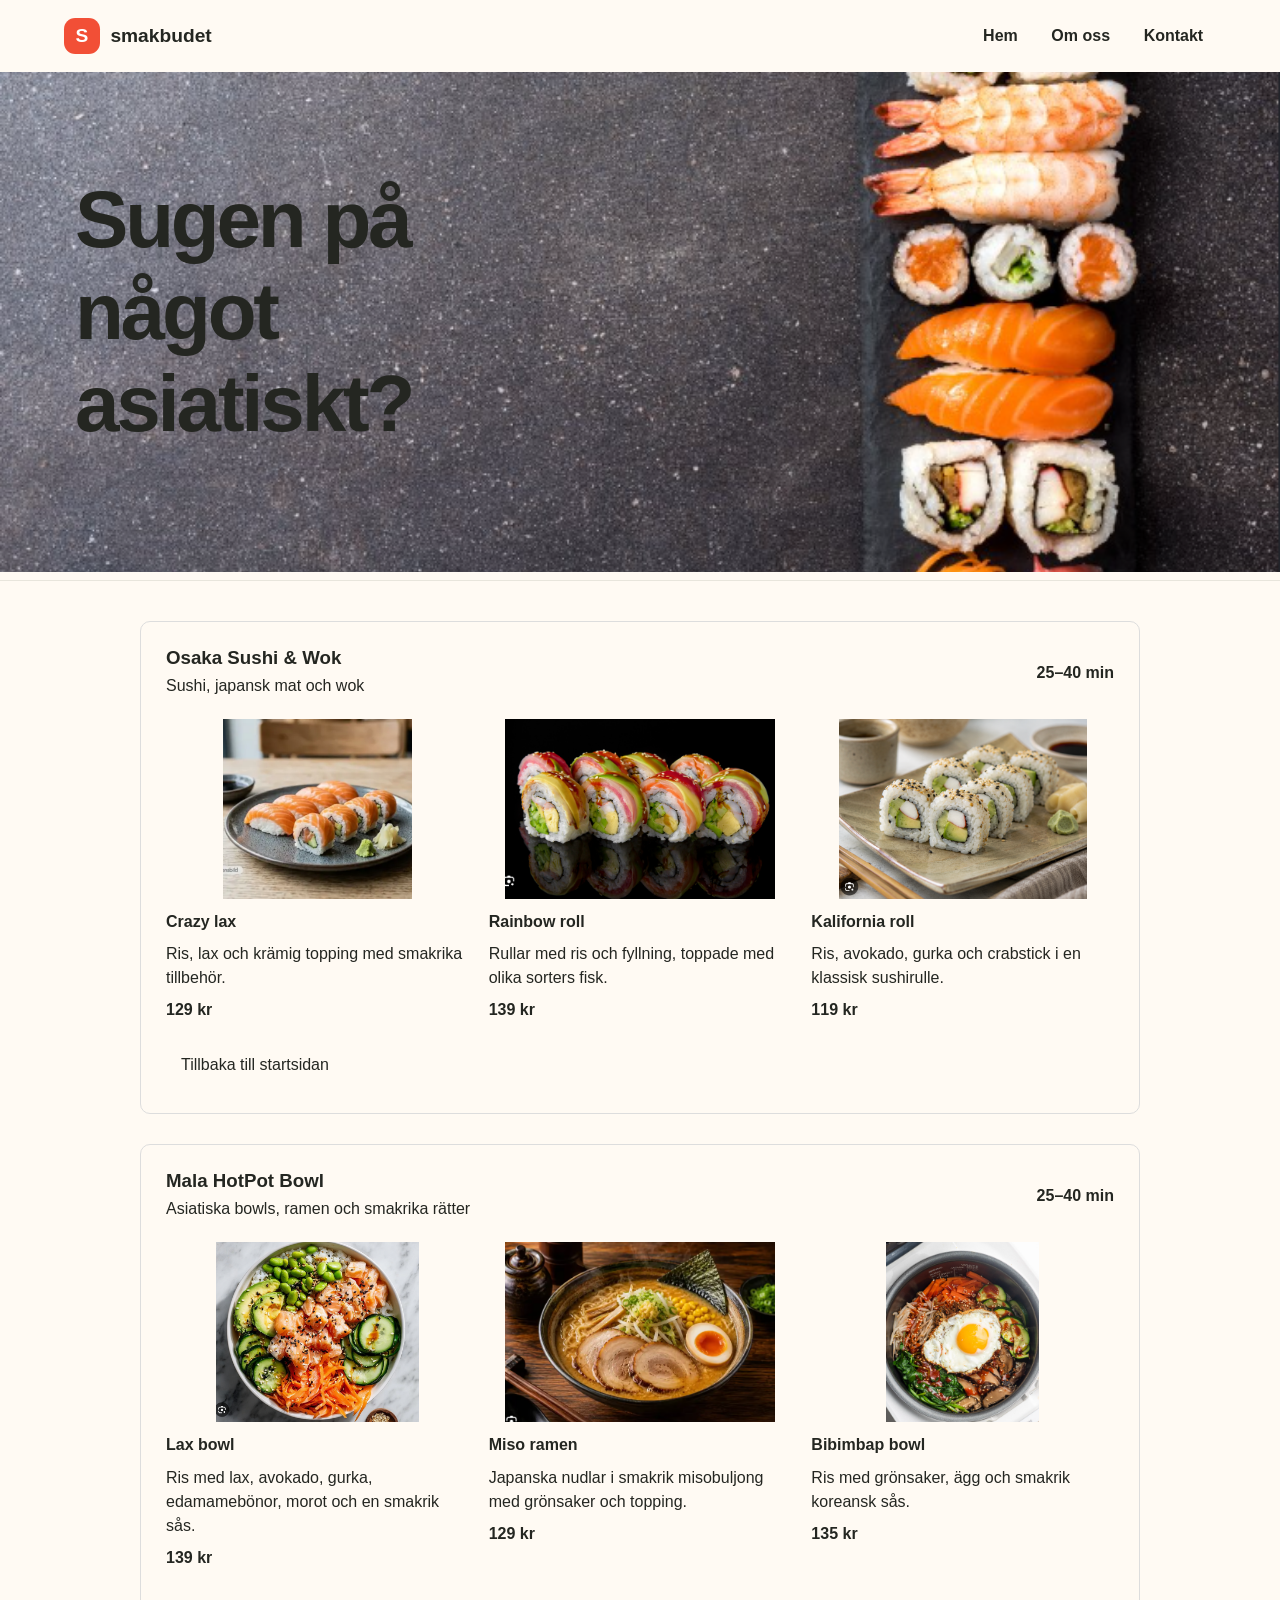
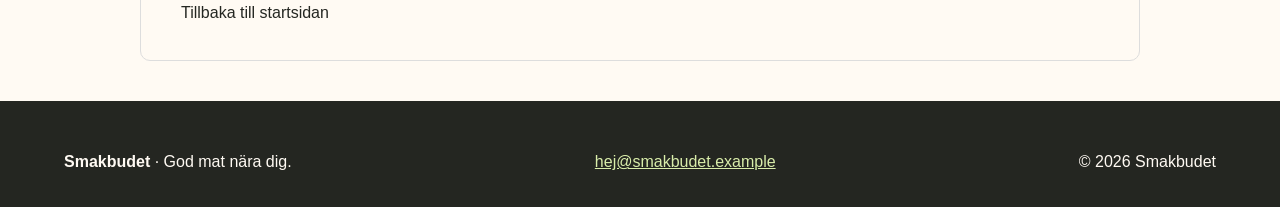
==== asian.html @ f23a8628 "Om-oss och lite ändringar" ====
<!DOCTYPE html>
<html lang="en">
<head>
    <meta charset="UTF-8">
    <meta name="viewport" content="width=device-width, initial-scale=1.0">
    <title>Asiatiskt</title>
    <link rel="stylesheet" href="css/restaurants.css"/>
</head>
<body>
    <a class="skip-link" href="#main-content">Hoppa till innehållet</a>

    <header class="site-header">
    
        <div class="container nav-shell">
            
            <a class="brand" href="#top" aria-label="Smakbudet, till startsidan">
                
                <span class="brand-mark" aria-hidden="true">S</span>
                <span>smakbudet</span>
            </a>
            
            <button class="menu-toggle" type="button" aria-label="Öppna meny" aria-expanded="false" aria-controls="site-navigation">
                <span></span><span></span><span></span>
            </button>
            
            <nav class="site-nav" id="site-navigation" aria-label="Huvudmeny">
                <a href="index.html">Hem</a>
                <a href="#om-oss">Om oss</a>
                <a href="kontakt.html">Kontakt</a>
            </nav>
        </div>

        <img src="Images/sushi.png" alt="Asiatiska restauranger" width="500" style="margin-right: 500px;">
        <h1>Sugen på något asiatiskt?</h1>
    </header>


<section class="restaurants">

    <div class="restaurants-container">

     <!-- Osaka Sushi & Wok -->
    <div class="restaurant-box">

        <div class="restaurant-header">
            <div>
                <h3>Osaka Sushi & Wok</h3>
                <p>Sushi, japansk mat och wok</p>
            </div>

            <p class="delivery-time">
                25–40 min
            </p>
        </div>

        <div class="dishes-container">

            <!-- Crazy lax -->
            <div class="dish">
                <img src="Images/crazyLax.png" alt="Crazy lax">
                <div class="dish-info">
                    <h4>Crazy lax</h4>
                    <p>Ris, lax och krämig topping med smakrika tillbehör.</p>
                    <p class="price">129 kr</p>
                </div>
            </div>

            <!-- Rainbow roll -->
            <div class="dish">
                <img src="Images/rainbowRoll.png" alt="Rainbow roll">
                <div class="dish-info">
                    <h4>Rainbow roll</h4>
                    <p>Rullar med ris och fyllning, toppade med olika sorters fisk.</p>
                    <p class="price">139 kr</p>
                </div>
            </div>

            <!-- Kalifornia roll -->
            <div class="dish">
                <img src="Images/kaliforniaRoll.png" alt="Kalifornia roll">
                <div class="dish-info">
                    <h4>Kalifornia roll</h4>
                    <p>Ris, avokado, gurka och crabstick i en klassisk sushirulle.</p>
                    <p class="price">119 kr</p>
                </div>
            </div>

        </div>

        <a class="hem-link" href="index.html">Tillbaka till startsidan</a>

    </div>

    <!-- Mala HotPot Bowl -->
<div class="restaurant-box">

    <div class="restaurant-header">
        <div>
            <h3>Mala HotPot Bowl</h3>
            <p>Asiatiska bowls, ramen och smakrika rätter</p>
        </div>

        <p class="delivery-time">
            25–40 min
        </p>
    </div>

    <div class="dishes-container">

        <!-- Lax bowl -->
        <div class="dish">
            <img src="Images/laxBowl.png" alt="Lax bowl">
            <div class="dish-info">
                <h4>Lax bowl</h4>
                <p>Ris med lax, avokado, gurka, edamamebönor, morot och en smakrik sås.</p>
                <p class="price">139 kr</p>
            </div>
        </div>

        <!-- Miso ramen -->
        <div class="dish">
            <img src="Images/misoRamen.png" alt="Miso ramen">
            <div class="dish-info">
                <h4>Miso ramen</h4>
                <p>Japanska nudlar i smakrik misobuljong med grönsaker och topping.</p>
                <p class="price">129 kr</p>
            </div>
        </div>

        <!-- Bibimbap bowl -->
        <div class="dish">
            <img src="Images/bibimbapBowl.png" alt="Bibimbap bowl">
            <div class="dish-info">
                <h4>Bibimbap bowl</h4>
                <p>Ris med grönsaker, ägg och smakrik koreansk sås.</p>
                <p class="price">135 kr</p>
            </div>
        </div>

    </div>

    <a class="hem-link" href="index.html">Tillbaka till startsidan</a>

</div>

</section>

    <footer class="site-footer" id="kontakt">
        <div class="container site-footer-inner">
            <p><strong>Smakbudet</strong> · God mat nära dig.</p>
            <p><a href="mailto:hej@smakbudet.example">hej@smakbudet.example</a></p>
            <p>&copy; 2026 Smakbudet</p>
        </div>
    </footer>

    <!-- JavaScript öppnar och stänger mobilmenyn och håller tillgänglighetsstatusen uppdaterad. -->
    <script>
        // Hämtar menyknappen och navigationen så att skriptet kan ändra deras tillstånd.
        const menuButton = document.querySelector(".menu-toggle");
        const navigation = document.querySelector("#site-navigation");

        // Klick på knappen växlar menyn och uppdaterar ARIA-informationen.
        menuButton.addEventListener("click", () => {
            // Läs om menyn redan är öppen innan vi byter tillstånd.
            const isExpanded = menuButton.getAttribute("aria-expanded") === "true";
            menuButton.setAttribute("aria-expanded", String(!isExpanded));
            menuButton.setAttribute("aria-label", isExpanded ? "Öppna meny" : "Stäng meny");
            navigation.classList.toggle("is-open", !isExpanded);
        });

        // När en menyankarlänk väljs stängs menyn efter navigeringen till avsnittet.
        navigation.addEventListener("click", (event) => {
            // Kontrollera att klicket skedde på en länk eller ett element inuti en länk.
            if (event.target.closest("a")) {
                menuButton.setAttribute("aria-expanded", "false");
                menuButton.setAttribute("aria-label", "Öppna meny");
                navigation.classList.remove("is-open");
            }
        });
    </script>
</body>
</html>
---- css/restaurants.css ----
/* Globala designvärden samlas här så färger och avstånd kan ändras på ett ställe. */
:root {
    color-scheme: light dark;
    --color-page: #fffaf3;
    --color-surface: #ffffff;
    --color-ink: #242621;
    --color-muted: #686b62;
    --color-brand: #f24f36;
    --color-brand-dark: #d93d29;
    --color-accent: #b8d96b;
    --color-line: #e8e5dc;
    --space: 1rem;
    --content-width: 72rem;
    --radius: 1rem;
    font-family: "DM Sans", sans-serif;
}

/* Gör så att padding och kantlinjer räknas in i elementens angivna bredd. */
*,
*::before,
*::after {
    box-sizing: border-box;
}

/* Gör att interna länkar rullar mjukt till sina avsnitt. */
html {
    scroll-behavior: smooth;
}

/* Grundutseende för hela sidan: nollställ marginal och använd temats färger. */
body {
    margin: 0;
    background: var(--color-page);
    color: var(--color-ink);
    line-height: 1.6;
}

/* Länkar ärver textfärgen tills en särskild regel ger dem en annan färg. */
a {
    color: inherit;
}

/* Tydlig kontur visar vilket interaktivt element som har tangentbordsfokus. */
a:focus-visible,
button:focus-visible,
input:focus-visible {
    outline: 3px solid #197c67;
    outline-offset: 3px;
}

/* Hoppa-länken ligger utanför skärmen tills användaren når den med tangentbordet. */
.skip-link {
    position: absolute;
    z-index: 5;
    top: 0.5rem;
    left: 0.5rem;
    padding: 0.7rem 1rem;
    transform: translateY(-160%);
    background: var(--color-ink);
    color: var(--color-surface);
}

/* Flyttar fram hoppa-länken när den får fokus så den går att aktivera. */
.skip-link:focus {
    transform: translateY(0);
}

/* Begränsar innehållets maxbredd och lämnar marginal på små skärmar. */
.container {
    width: min(100% - 2rem, var(--content-width));
    margin-inline: auto;
}

/* Döljer etiketten visuellt men behåller den tillgänglig för skärmläsare. */
.visually-hidden {
    position: absolute;
    width: 1px;
    height: 1px;
    padding: 0;
    margin: -1px;
    overflow: hidden;
    clip: rect(0, 0, 0, 0);
    white-space: nowrap;
    border: 0;
}

/* Sidhuvudet ligger överst och får en diskret avdelande kantlinje. */
.site-header {
    position: relative;
    z-index: 2;
    background: var(--color-page);
    border-bottom: 1px solid var(--color-line);
}

header img {
    padding: 0;
    width: 100%;
    height: 500px;
    object-fit: cover;
    object-position: center;
}

header h1 {
    margin-top: 0;
    position: absolute;
    left: 75px;
    TOP: 30%;
}

header h1 {
    font-family: "Manrope", sans-serif;
    line-height: 1.15;
}

header h1 {
    max-width: 11ch;
    margin-bottom: 1rem;
    font-size: clamp(2.6rem, 8vw, 5rem);
    letter-spacing: -0.04em;
}
/* Dessa delar använder Flexbox för att placera sina barn bredvid varandra. */
.nav-shell,
.site-nav,
.brand,
.hero-actions,
.section-heading,
.card-meta,
.site-footer-inner {
    display: flex;
    align-items: center;
}

/* Navigationens yttre rad får radbrytas så mobilmenyn kan ta en egen rad. */
.nav-shell {
    flex-wrap: wrap;
    min-height: 4.5rem;
    justify-content: space-between;
    gap: var(--space);
}

/* Varumärket visas som en klickbar logotyp med symbol och namn. */
.brand {
    gap: 0.65rem;
    color: var(--color-ink);
    font-family: "Manrope", sans-serif;
    font-size: 1.2rem;
    font-weight: 800;
    text-decoration: none;
}

/* Den färgade bokstavsytan utgör den enkla logotypsymbolen. */
.brand-mark {
    display: grid;
    width: 2.25rem;
    aspect-ratio: 1;
    place-items: center;
    border-radius: 0.7rem;
    background: var(--color-brand);
    color: white;
    font-size: 1.2rem;
}

/* Mobilens menyknapp har en fast tryckyta och centrerar de tre strecken. */
.menu-toggle {
    display: inline-grid;
    width: 2.75rem;
    aspect-ratio: 1;
    place-content: center;
    gap: 0.3rem;
    border: 1px solid var(--color-line);
    border-radius: 0.7rem;
    background: var(--color-surface);
    color: var(--color-ink);
    cursor: pointer;
}

/* Varje span blir ett av de tre dekorativa strecken i menyikonen. */
.menu-toggle span {
    width: 1.15rem;
    height: 2px;
    background: currentColor;
}

/* På mobil är navigationen dold tills knappen lägger till klassen is-open. */
.site-nav {
    position: static;
    display: none;
    align-items: stretch;
    flex-direction: column;
    flex-basis: 100%;
    gap: 0.2rem;
    padding: 0.75rem 1rem 1rem;
    border-bottom: 1px solid var(--color-line);
    background: var(--color-page);
}

/* Klassen sätts av JavaScript när användaren öppnar mobilmenyn. */
.site-nav.is-open {
    display: flex;
}

/* Menylänkar får en stor klickyta och tydlig textvikt. */
.site-nav a {
    padding: 0.7rem 0.5rem;
    border-radius: 0.45rem;
    font-weight: 600;
    text-decoration: none;
}

/* Hover visar visuellt vilken menylänk pekaren är över. */
.site-nav a:hover {
    background: var(--color-line);
}

/* Kampanjytan kombinerar matfoto och färgöverlägg så texten förblir läsbar. */
.hero {
    padding-block: clamp(3.5rem, 9vw, 7rem);
    overflow: hidden;
    background-color: #f6e9d4;
    background-image: linear-gradient(90deg, rgb(246 233 212 / 96%) 0%, rgb(246 233 212 / 88%) 46%, rgb(246 233 212 / 12%) 100%), url("https://images.unsplash.com/photo-1547592180-85f173990554?auto=format&fit=crop&w=1800&q=85");
    background-position: center, 70% 52%;
    background-size: cover;
    animation: hero-arrive 700ms ease-out both;
}

/* Begränsar textkolumnen så rubrik och ingress inte blir för breda. */
.hero-content {
    max-width: 40rem;
}

/* Små versala etiketter ger sammanhang före avsnittens större rubriker. */
.eyebrow {
    margin: 0 0 0.75rem;
    color: #4c6a29;
    font-size: 0.78rem;
    font-weight: 800;
    letter-spacing: 0.08em;
    text-transform: uppercase;
}

/* Tar bort övre standardmarginal och ger rubriker ett gemensamt typsnitt. */
h1,
h2,
h3,
p {
    margin-top: 10;
}

h1,
h2,
h3 {
    font-family: "Manrope", sans-serif;
    line-height: 1.15;
}

/* Huvudrubriken får responsiv storlek och en begränsad radlängd. */
h1 {
    max-width: 11ch;
    margin-bottom: 1rem;
    font-size: clamp(2.6rem, 8vw, 5rem);
    letter-spacing: -0.04em;
}

/* Ingressen under huvudrubriken får lugnare färg och behaglig bredd. */
.hero-copy {
    max-width: 34rem;
    margin-bottom: 1.5rem;
    color: #45483e;
    font-size: 1.1rem;
}

/* Håller sökfält och eventuell åtgärd samlade; på mobil staplas de. */
.hero-actions {
    align-items: stretch;
    flex-direction: column;
    gap: 0.7rem;
    max-width: 24rem;
}

/* Adressformuläret ramar in inmatningsfält och sökknapp som en enhet. */
.address-form {
    display: flex;
    min-width: 0;
    padding: 0.35rem;
    border: 1px solid #d6d0c3;
    border-radius: 0.75rem;
    background: white;
}

/* Fältet får växa inom formuläret utan att trycka ut knappen. */
.address-form input {
    width: 100%;
    min-width: 0;
    padding: 0.55rem;
    border: 0;
    background: transparent;
    color: #242621;
    font: inherit;
}

/* Gemensamt utseende för åtgärdsknappen, med tillräcklig höjd och kontrast. */
.button {
    display: inline-flex;
    min-height: 2.9rem;
    align-items: center;
    justify-content: center;
    padding: 0.65rem 1rem;
    border: 0;
    border-radius: 0.65rem;
    background: var(--color-brand);
    color: white;
    font: inherit;
    font-weight: 700;
    text-decoration: none;
    transition: background-color 160ms ease, transform 160ms ease;
    cursor: pointer;
}

/* En liten rörelse och färgändring ger återkoppling vid pekarinteraktion. */
.button:hover {
    transform: translateY(-2px);
    background: var(--color-brand-dark);
}

/* Hindrar knappen från att krympa när textfältet får mer plats. */
.address-form .button {
    flex: 0 0 auto;
}

/* Ger innehållssektionerna responsivt vertikalt mellanrum. */
.section {
    padding-block: clamp(3rem, 7vw, 5rem);
}

/* Rubrik och länk ställs mot varandra i sektionens introduktionsrad. */
.section-heading {
    align-items: end;
    justify-content: space-between;
    gap: var(--space);
    margin-bottom: 1.5rem;
}

/* Storlek och mellanrum för rubriker i sektionernas introduktionsrad. */
.section-heading h2 {
    margin-bottom: 0.3rem;
    font-size: clamp(1.7rem, 4vw, 2.5rem);
    letter-spacing: -0.03em;
}

/* Beskrivande text i rubrikraden får en dämpad färg. */
.section-heading p {
    margin-bottom: 0;
    color: var(--color-muted);
}

/* Länken till restaurangförslag får tydlig färg och understrykning. */
.text-link {
    flex: 0 0 auto;
    color: var(--color-brand-dark);
    font-weight: 700;
    text-decoration-thickness: 2px;
    text-underline-offset: 0.2em;
}


/* Inre marginal håller text och metadata borta från kortets kanter. */
.card-content {
    padding: 1rem;
}

/* Restaurangnamnet är kortets tredje rubriknivå. */
.card-content h3 {
    margin-bottom: 0.35rem;
    font-size: 1.15rem;
}

/* Kökstyp och kategori presenteras som sekundär information. */
.card-content p {
    margin-bottom: 0.85rem;
    color: var(--color-muted);
    font-size: 0.92rem;
}

/* Betyg och uppskattad leveranstid placeras i varsin ände av raden. */
.card-meta {
    justify-content: space-between;
    gap: 0.5rem;
    color: var(--color-muted);
    font-size: 0.85rem;
}


/* Sektionen */
.restaurants {
    text-align: center;
}

.restaurants-container {
    display: flex;
    flex-wrap: wrap;
    justify-content: center;
    margin: 30px;
    gap: 10px;
}

.restaurant-box {
    width: 90%;
    max-width: 1000px;
    margin: 10px auto;
    box-sizing: border-box;
    padding: 25px;
    border: 1px solid #ddd;
    border-radius: 10px;
    display: flex;
    flex-direction: column;
    gap: 20px;
    text-align: left;
}

/* Restaurangnamn och leveranstid */
.restaurant-header {
    display: flex;
    justify-content: space-between;
    align-items: center;
    gap: 15px;
}

.restaurant-header h3 {
    margin: 0 0 5px;
}

.restaurant-header p {
    margin: 0;
}

.delivery-time {
    white-space: nowrap;
    font-weight: bold;
}

/* De tre maträtterna bredvid varandra */
.dishes-container {
    display: flex;
    flex-direction: row;
    gap: 20px;
}

/* Varje maträtt */
.dish {
    flex: 1;
    min-width: 0;
    display: flex;
    flex-direction: column;
    gap: 10px;
}

/* Matbilder */
.dish img {
    width: 100%;
    height: 180px;
    object-fit: cover;
    object-fit: contain;
    border-radius: 10px;
    /* border-radius: 10px; */
}

.dish img:hover {
    transform: scale(2.00); /* zoom in när muspekaren är på*/
}

/* Information om maträtterna */
.dish-info {
    display: flex;
    flex-direction: column;
    gap: 8px;
}

.dish-info h4 {
    margin: 0;
}

.dish-info p {
    margin: 0;
    line-height: 1.5;
}

/* Pris */
.price {
    font-weight: bold;
}

/* Tillbaka-länk */
.hem-link {
    align-self: flex-start;
    text-decoration: none;
    padding: 10px 15px;
    border-radius: 6px;
}

/* Mobilanpassning */
@media (max-width: 600px) {
    .dishes-container {
        flex-direction: column;
    }

    .dish img {
        height: 220px;
    }

    .restaurant-box {
        width: 100%;
        box-sizing: border-box;
    }

    .restaurant-header {
        align-items: flex-start;
    }
}

/* Sidfoten använder en mörk kontrastyta för kontakt- och företagsinformation. */
.site-footer {
    padding-block: 2rem;
    background: #242621;
    color: #fffaf3;
}

/* Footerinnehållet staplas på mobil och placeras på rad när utrymmet räcker. */
.site-footer-inner {
    align-items: flex-start;
    flex-direction: column;
    justify-content: space-between;
    gap: 0.5rem;
}

/* Tar bort onödigt standardmellanrum under varje rad i sidfoten. */
.site-footer p {
    margin-bottom: 0;
}

/* Ger e-postlänken en ljus färg med kontrast mot den mörka sidfoten. */
.site-footer a {
    color: #d9edaa;
}

/* Mellanstora skärmar får två kortkolumner och mer horisontell layout. */
@media (min-width: 40rem) {
    .hero-actions {
        flex-direction: row;
        max-width: 34rem;
    }

    .address-form {
        flex: 1;
    }

    .site-footer-inner {
        align-items: center;
        flex-direction: row;
    }
}

/* Breda skärmar visar horisontell navigation och fyra restaurangkolumner. */
@media (min-width: 56rem) {
    .nav-shell {
        flex-wrap: nowrap;
    }

    .menu-toggle {
        display: none;
    }

    .site-nav,
    .site-nav.is-open {
        position: static;
        display: flex;
        align-items: center;
        flex-direction: row;
        flex-basis: auto;
        gap: 0.5rem;
        padding: 0;
        border: 0;
    }

    .site-nav a {
        padding: 0.65rem 0.8rem;
    }

}

/* Anpassar färgvariabler och bildöverlägg efter användarens mörka systemtema. */
@media (prefers-color-scheme: dark) {
    :root {
        --color-page: #1d211c;
        --color-surface: #292e27;
        --color-ink: #f6f4eb;
        --color-muted: #c1c4b9;
        --color-brand: #ff765f;
        --color-brand-dark: #ff927f;
        --color-accent: #a7c95e;
        --color-line: #41463e;
    }

    .hero {
        background-image: linear-gradient(90deg, rgb(29 33 28 / 96%) 0%, rgb(29 33 28 / 87%) 46%, rgb(29 33 28 / 20%) 100%), url("https://images.unsplash.com/photo-1547592180-85f173990554?auto=format&fit=crop&w=1800&q=85");
    }

    .hero-copy {
        color: #e3e2d9;
    }

    .eyebrow {
        color: #d2ed9a;
    }

    .address-form {
        border-color: #55594f;
        background: #fff;
    }

    .text-link,
    .site-footer a {
        color: #d2ed9a;
    }
}

/* Respekterar inställningen för minskad rörelse genom att nästan ta bort animationer. */
@media (prefers-reduced-motion: reduce) {
    *,
    *::before,
    *::after {
        scroll-behavior: auto !important;
        animation-duration: 0.01ms !important;
        animation-iteration-count: 1 !important;
        transition-duration: 0.01ms !important;
    }
}
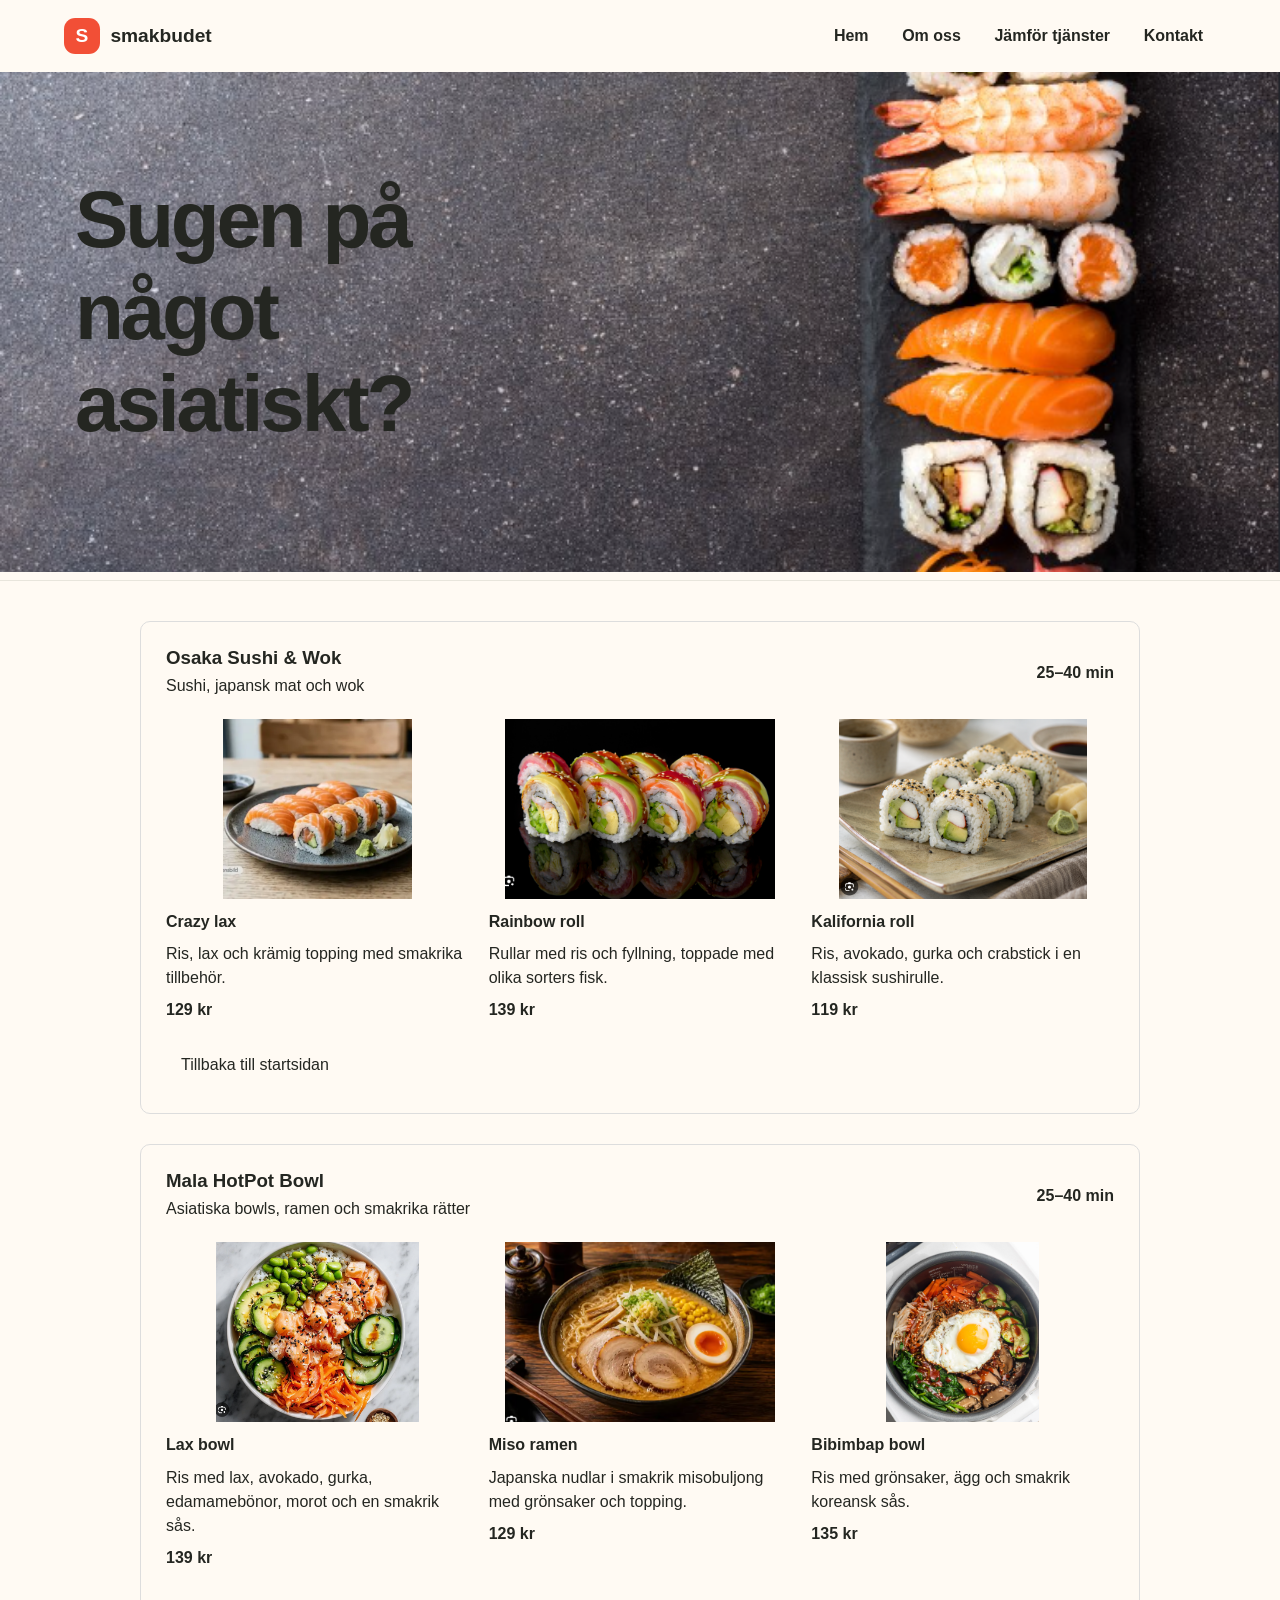
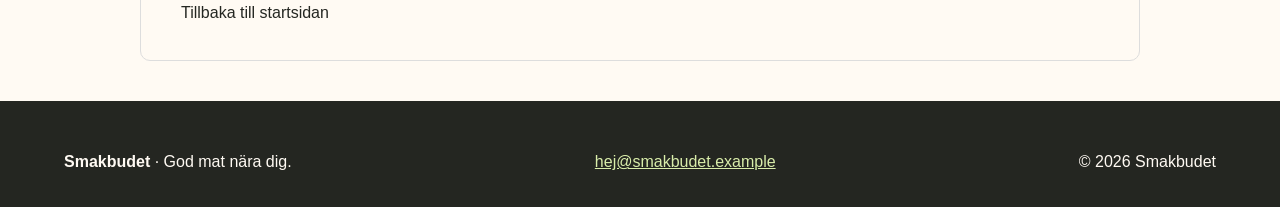
==== commit 65294649: "Slutliga ändringar" ====
--- a/asian.html
+++ b/asian.html
@@ -25,7 +25,8 @@
             
             <nav class="site-nav" id="site-navigation" aria-label="Huvudmeny">
                 <a href="index.html">Hem</a>
-                <a href="#om-oss">Om oss</a>
+                <a href="omOss.html">Om oss</a>
+                <a href="jamforelse.html">Jämför tjänster</a>
                 <a href="kontakt.html">Kontakt</a>
             </nav>
         </div>
@@ -35,7 +36,7 @@
     </header>
 
 
-<section class="restaurants">
+<section class="restaurants" id="main-content" tabindex="-1">
 
     <div class="restaurants-container">
 
--- a/css/restaurants.css
+++ b/css/restaurants.css
@@ -71,19 +71,6 @@
     margin-inline: auto;
 }
 
-/* Döljer etiketten visuellt men behåller den tillgänglig för skärmläsare. */
-.visually-hidden {
-    position: absolute;
-    width: 1px;
-    height: 1px;
-    padding: 0;
-    margin: -1px;
-    overflow: hidden;
-    clip: rect(0, 0, 0, 0);
-    white-space: nowrap;
-    border: 0;
-}
-
 /* Sidhuvudet ligger överst och får en diskret avdelande kantlinje. */
 .site-header {
     position: relative;
@@ -118,6 +105,12 @@
     font-size: clamp(2.6rem, 8vw, 5rem);
     letter-spacing: -0.04em;
 }
+
+h3 {
+    font-family: "Manrope", sans-serif;
+    line-height: 1.15;
+}
+
 /* Dessa delar använder Flexbox för att placera sina barn bredvid varandra. */
 .nav-shell,
 .site-nav,
@@ -212,184 +205,6 @@
     background: var(--color-line);
 }
 
-/* Kampanjytan kombinerar matfoto och färgöverlägg så texten förblir läsbar. */
-.hero {
-    padding-block: clamp(3.5rem, 9vw, 7rem);
-    overflow: hidden;
-    background-color: #f6e9d4;
-    background-image: linear-gradient(90deg, rgb(246 233 212 / 96%) 0%, rgb(246 233 212 / 88%) 46%, rgb(246 233 212 / 12%) 100%), url("https://images.unsplash.com/photo-1547592180-85f173990554?auto=format&fit=crop&w=1800&q=85");
-    background-position: center, 70% 52%;
-    background-size: cover;
-    animation: hero-arrive 700ms ease-out both;
-}
-
-/* Begränsar textkolumnen så rubrik och ingress inte blir för breda. */
-.hero-content {
-    max-width: 40rem;
-}
-
-/* Små versala etiketter ger sammanhang före avsnittens större rubriker. */
-.eyebrow {
-    margin: 0 0 0.75rem;
-    color: #4c6a29;
-    font-size: 0.78rem;
-    font-weight: 800;
-    letter-spacing: 0.08em;
-    text-transform: uppercase;
-}
-
-/* Tar bort övre standardmarginal och ger rubriker ett gemensamt typsnitt. */
-h1,
-h2,
-h3,
-p {
-    margin-top: 10;
-}
-
-h1,
-h2,
-h3 {
-    font-family: "Manrope", sans-serif;
-    line-height: 1.15;
-}
-
-/* Huvudrubriken får responsiv storlek och en begränsad radlängd. */
-h1 {
-    max-width: 11ch;
-    margin-bottom: 1rem;
-    font-size: clamp(2.6rem, 8vw, 5rem);
-    letter-spacing: -0.04em;
-}
-
-/* Ingressen under huvudrubriken får lugnare färg och behaglig bredd. */
-.hero-copy {
-    max-width: 34rem;
-    margin-bottom: 1.5rem;
-    color: #45483e;
-    font-size: 1.1rem;
-}
-
-/* Håller sökfält och eventuell åtgärd samlade; på mobil staplas de. */
-.hero-actions {
-    align-items: stretch;
-    flex-direction: column;
-    gap: 0.7rem;
-    max-width: 24rem;
-}
-
-/* Adressformuläret ramar in inmatningsfält och sökknapp som en enhet. */
-.address-form {
-    display: flex;
-    min-width: 0;
-    padding: 0.35rem;
-    border: 1px solid #d6d0c3;
-    border-radius: 0.75rem;
-    background: white;
-}
-
-/* Fältet får växa inom formuläret utan att trycka ut knappen. */
-.address-form input {
-    width: 100%;
-    min-width: 0;
-    padding: 0.55rem;
-    border: 0;
-    background: transparent;
-    color: #242621;
-    font: inherit;
-}
-
-/* Gemensamt utseende för åtgärdsknappen, med tillräcklig höjd och kontrast. */
-.button {
-    display: inline-flex;
-    min-height: 2.9rem;
-    align-items: center;
-    justify-content: center;
-    padding: 0.65rem 1rem;
-    border: 0;
-    border-radius: 0.65rem;
-    background: var(--color-brand);
-    color: white;
-    font: inherit;
-    font-weight: 700;
-    text-decoration: none;
-    transition: background-color 160ms ease, transform 160ms ease;
-    cursor: pointer;
-}
-
-/* En liten rörelse och färgändring ger återkoppling vid pekarinteraktion. */
-.button:hover {
-    transform: translateY(-2px);
-    background: var(--color-brand-dark);
-}
-
-/* Hindrar knappen från att krympa när textfältet får mer plats. */
-.address-form .button {
-    flex: 0 0 auto;
-}
-
-/* Ger innehållssektionerna responsivt vertikalt mellanrum. */
-.section {
-    padding-block: clamp(3rem, 7vw, 5rem);
-}
-
-/* Rubrik och länk ställs mot varandra i sektionens introduktionsrad. */
-.section-heading {
-    align-items: end;
-    justify-content: space-between;
-    gap: var(--space);
-    margin-bottom: 1.5rem;
-}
-
-/* Storlek och mellanrum för rubriker i sektionernas introduktionsrad. */
-.section-heading h2 {
-    margin-bottom: 0.3rem;
-    font-size: clamp(1.7rem, 4vw, 2.5rem);
-    letter-spacing: -0.03em;
-}
-
-/* Beskrivande text i rubrikraden får en dämpad färg. */
-.section-heading p {
-    margin-bottom: 0;
-    color: var(--color-muted);
-}
-
-/* Länken till restaurangförslag får tydlig färg och understrykning. */
-.text-link {
-    flex: 0 0 auto;
-    color: var(--color-brand-dark);
-    font-weight: 700;
-    text-decoration-thickness: 2px;
-    text-underline-offset: 0.2em;
-}
-
-
-/* Inre marginal håller text och metadata borta från kortets kanter. */
-.card-content {
-    padding: 1rem;
-}
-
-/* Restaurangnamnet är kortets tredje rubriknivå. */
-.card-content h3 {
-    margin-bottom: 0.35rem;
-    font-size: 1.15rem;
-}
-
-/* Kökstyp och kategori presenteras som sekundär information. */
-.card-content p {
-    margin-bottom: 0.85rem;
-    color: var(--color-muted);
-    font-size: 0.92rem;
-}
-
-/* Betyg och uppskattad leveranstid placeras i varsin ände av raden. */
-.card-meta {
-    justify-content: space-between;
-    gap: 0.5rem;
-    color: var(--color-muted);
-    font-size: 0.85rem;
-}
-
-
 /* Sektionen */
 .restaurants {
     text-align: center;
@@ -499,6 +314,12 @@
 
 /* Mobilanpassning */
 @media (max-width: 600px) {
+
+    header h1 {
+        top: 70%;
+        left: 10%;
+    }
+
     .dishes-container {
         flex-direction: column;
     }
@@ -544,15 +365,6 @@
 
 /* Mellanstora skärmar får två kortkolumner och mer horisontell layout. */
 @media (min-width: 40rem) {
-    .hero-actions {
-        flex-direction: row;
-        max-width: 34rem;
-    }
-
-    .address-form {
-        flex: 1;
-    }
-
     .site-footer-inner {
         align-items: center;
         flex-direction: row;
@@ -599,25 +411,6 @@
         --color-accent: #a7c95e;
         --color-line: #41463e;
     }
-
-    .hero {
-        background-image: linear-gradient(90deg, rgb(29 33 28 / 96%) 0%, rgb(29 33 28 / 87%) 46%, rgb(29 33 28 / 20%) 100%), url("https://images.unsplash.com/photo-1547592180-85f173990554?auto=format&fit=crop&w=1800&q=85");
-    }
-
-    .hero-copy {
-        color: #e3e2d9;
-    }
-
-    .eyebrow {
-        color: #d2ed9a;
-    }
-
-    .address-form {
-        border-color: #55594f;
-        background: #fff;
-    }
-
-    .text-link,
     .site-footer a {
         color: #d2ed9a;
     }
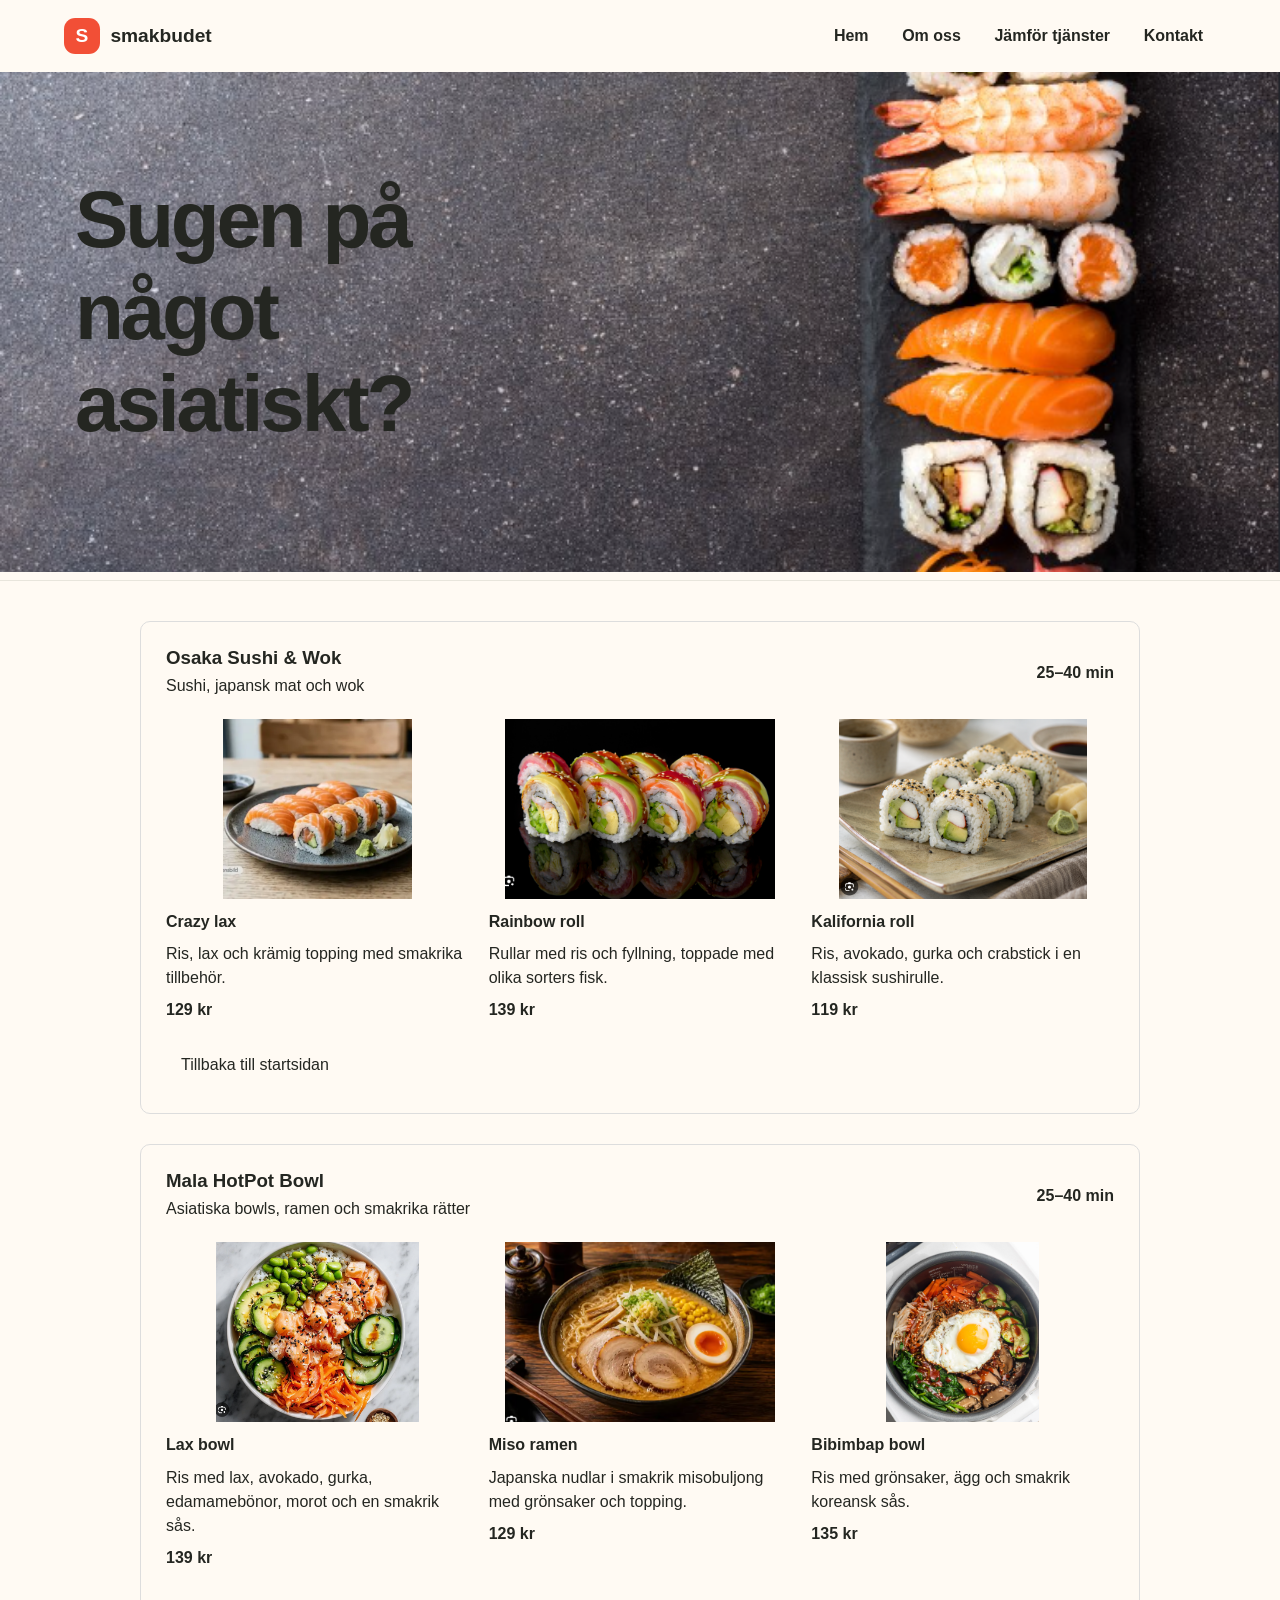
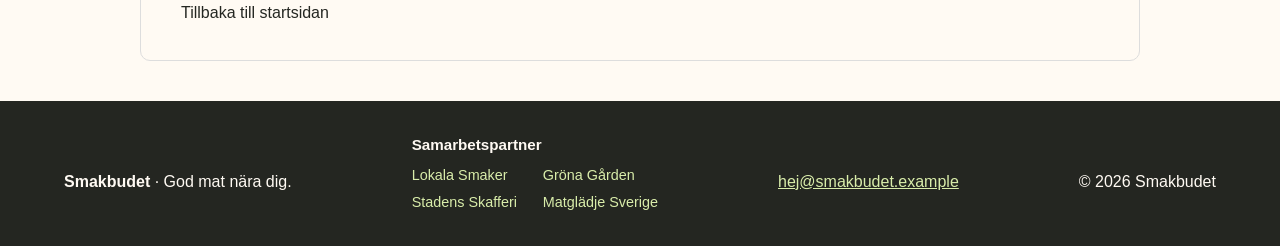
==== commit a695aa05: "update footern" ====
--- a/asian.html
+++ b/asian.html
@@ -146,9 +146,19 @@
 
 </section>
 
+   <!-- Sidfoten samlar företagsnamn och en klickbar e-postadress. -->
     <footer class="site-footer" id="kontakt">
         <div class="container site-footer-inner">
             <p><strong>Smakbudet</strong> · God mat nära dig.</p>
+            <section class="footer-partners" aria-labelledby="partners-title">
+                <h2 id="partners-title">Samarbetspartner</h2>
+                <ul>
+                    <li>Lokala Smaker</li>
+                    <li>Gröna Gården</li>
+                    <li>Stadens Skafferi</li>
+                    <li>Matglädje Sverige</li>
+                </ul>
+            </section>
             <p><a href="mailto:hej@smakbudet.example">hej@smakbudet.example</a></p>
             <p>&copy; 2026 Smakbudet</p>
         </div>
--- a/css/restaurants.css
+++ b/css/restaurants.css
@@ -253,10 +253,9 @@
     font-weight: bold;
 }
 
-/* De tre maträtterna bredvid varandra */
 .dishes-container {
     display: flex;
-    flex-direction: row;
+    /* flex-direction: row; */
     gap: 20px;
 }
 
@@ -265,7 +264,7 @@
     flex: 1;
     min-width: 0;
     display: flex;
-    flex-direction: column;
+    flex-direction: column; /*bilden och texten läggs under varandra*/
     gap: 10px;
 }
 
@@ -276,7 +275,6 @@
     object-fit: cover;
     object-fit: contain;
     border-radius: 10px;
-    /* border-radius: 10px; */
 }
 
 .dish img:hover {
@@ -286,7 +284,7 @@
 /* Information om maträtterna */
 .dish-info {
     display: flex;
-    flex-direction: column;
+    flex-direction: column; /*namn, ingr, pris läggs under varandra*/
     gap: 8px;
 }
 
@@ -351,6 +349,22 @@
     flex-direction: column;
     justify-content: space-between;
     gap: 0.5rem;
+}
+
+.footer-partners h2 {
+            margin: 0 0 0.4rem;
+            font-size: 0.95rem;
+}
+
+.footer-partners ul {
+    display: grid;
+    grid-template-columns: repeat(2, minmax(0, 1fr));
+    gap: 0.25rem 1rem;
+    margin: 0;
+    padding: 0;
+    list-style: none;
+    color: #d9edaa;
+    font-size: 0.9rem;
 }
 
 /* Tar bort onödigt standardmellanrum under varje rad i sidfoten. */
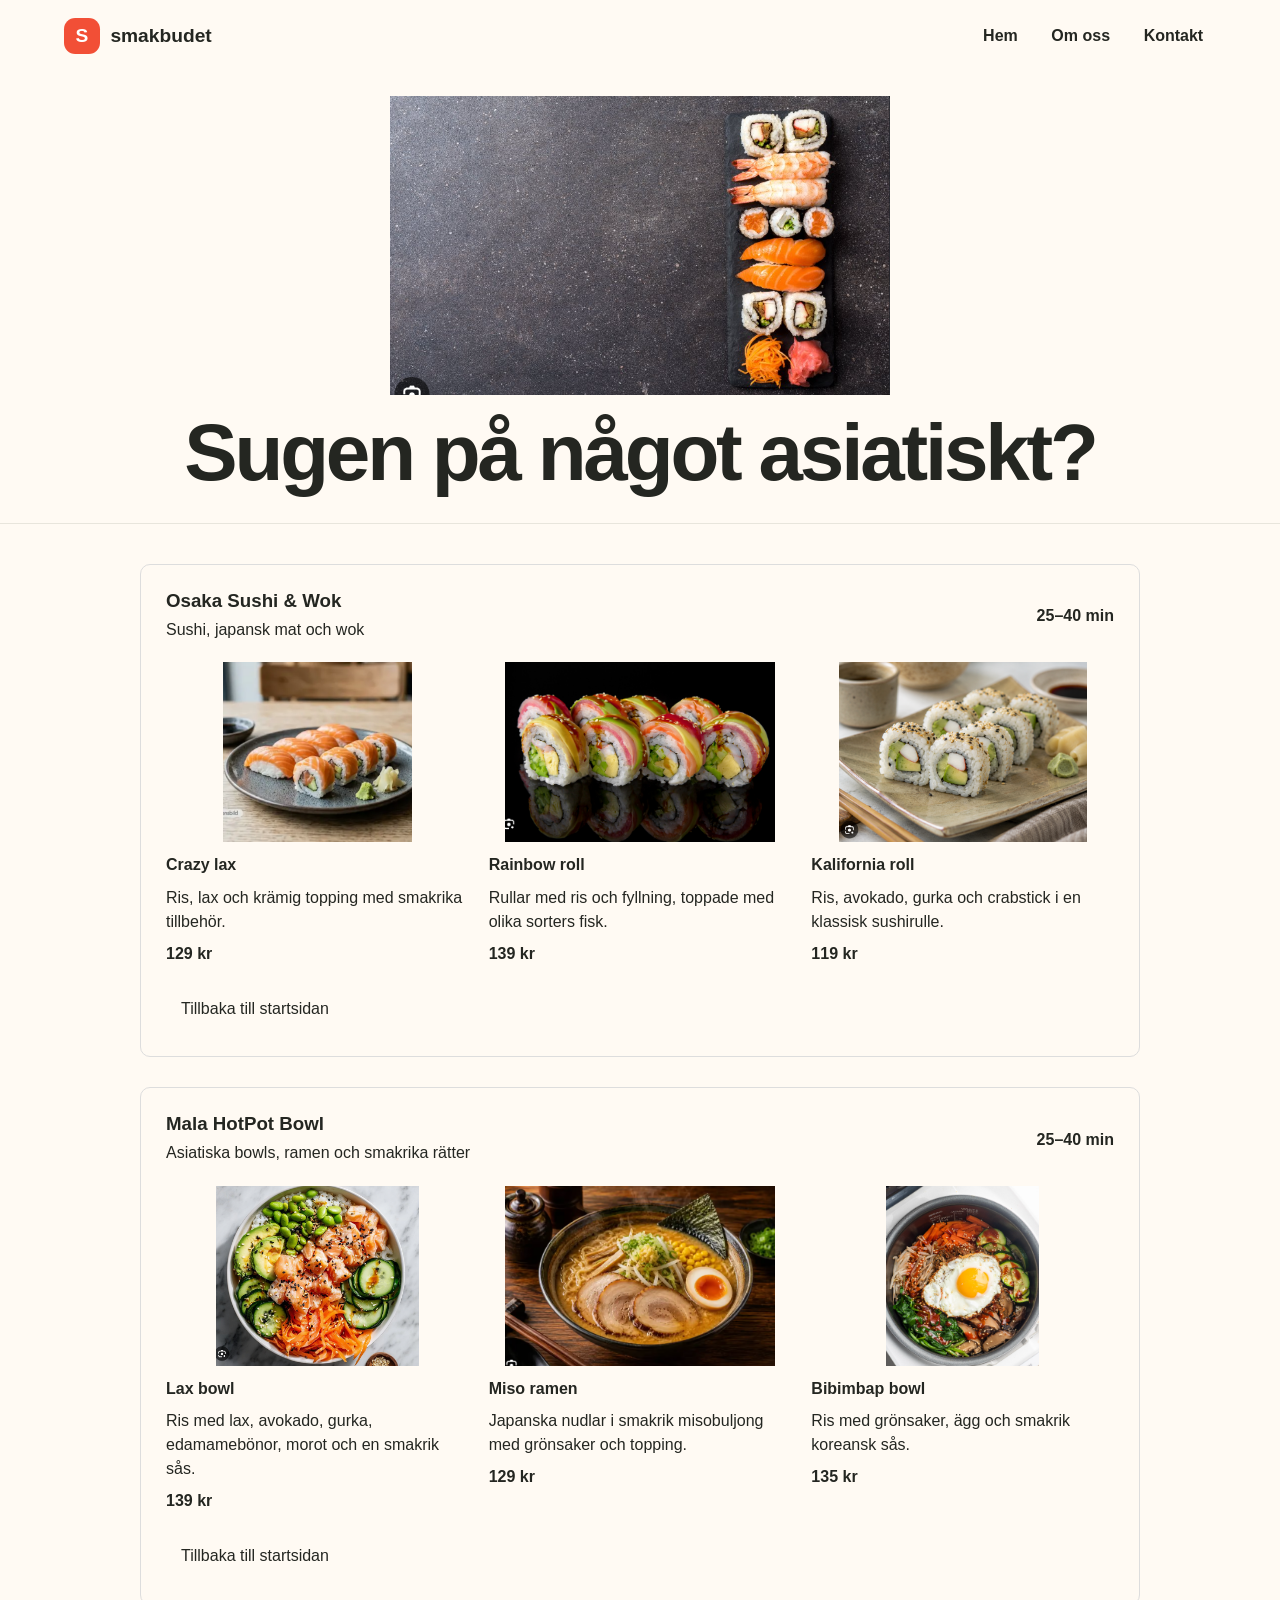
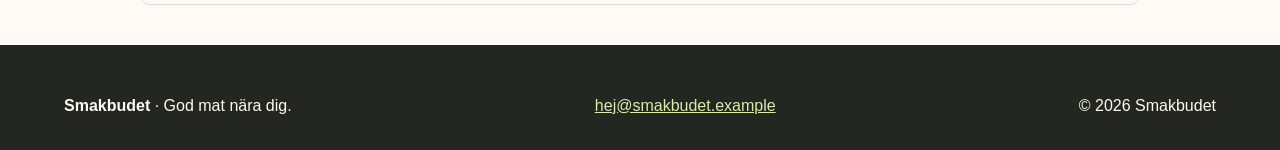
==== commit 9a4aef77: "fixade centrering centrerade vissa titlar på service sidorna" ====
--- a/asian.html
+++ b/asian.html
@@ -25,14 +25,13 @@
             
             <nav class="site-nav" id="site-navigation" aria-label="Huvudmeny">
                 <a href="index.html">Hem</a>
-                <a href="omOss.html">Om oss</a>
-                <a href="jamforelse.html">Jämför tjänster</a>
+                <a href="#om-oss">Om oss</a>
                 <a href="kontakt.html">Kontakt</a>
             </nav>
         </div>
 
-        <img src="Images/sushi.png" alt="Asiatiska restauranger" width="500" style="margin-right: 500px;">
-        <h1>Sugen på något asiatiskt?</h1>
+        <img class="service-banner" src="Images/sushi.png" alt="Asiatiska restauranger" width="500">
+        <h1 class="service-title">Sugen på något asiatiskt?</h1>
     </header>
 
 
@@ -146,19 +145,9 @@
 
 </section>
 
-   <!-- Sidfoten samlar företagsnamn och en klickbar e-postadress. -->
     <footer class="site-footer" id="kontakt">
         <div class="container site-footer-inner">
             <p><strong>Smakbudet</strong> · God mat nära dig.</p>
-            <section class="footer-partners" aria-labelledby="partners-title">
-                <h2 id="partners-title">Samarbetspartner</h2>
-                <ul>
-                    <li>Lokala Smaker</li>
-                    <li>Gröna Gården</li>
-                    <li>Stadens Skafferi</li>
-                    <li>Matglädje Sverige</li>
-                </ul>
-            </section>
             <p><a href="mailto:hej@smakbudet.example">hej@smakbudet.example</a></p>
             <p>&copy; 2026 Smakbudet</p>
         </div>
--- a/css/restaurants.css
+++ b/css/restaurants.css
@@ -71,6 +71,19 @@
     margin-inline: auto;
 }
 
+/* Döljer etiketten visuellt men behåller den tillgänglig för skärmläsare. */
+.visually-hidden {
+    position: absolute;
+    width: 1px;
+    height: 1px;
+    padding: 0;
+    margin: -1px;
+    overflow: hidden;
+    clip: rect(0, 0, 0, 0);
+    white-space: nowrap;
+    border: 0;
+}
+
 /* Sidhuvudet ligger överst och får en diskret avdelande kantlinje. */
 .site-header {
     position: relative;
@@ -106,11 +119,19 @@
     letter-spacing: -0.04em;
 }
 
-h3 {
-    font-family: "Manrope", sans-serif;
-    line-height: 1.15;
-}
-
+.service-banner {
+    display: block;
+    width: min(31.25rem, calc(100% - 2rem));
+    height: auto;
+    margin: 1.5rem auto 0;
+}
+
+.service-title {
+    position: static;
+    max-width: none;
+    margin: 0.75rem auto 1.5rem;
+    text-align: center;
+}
 /* Dessa delar använder Flexbox för att placera sina barn bredvid varandra. */
 .nav-shell,
 .site-nav,
@@ -205,6 +226,184 @@
     background: var(--color-line);
 }
 
+/* Kampanjytan kombinerar matfoto och färgöverlägg så texten förblir läsbar. */
+.hero {
+    padding-block: clamp(3.5rem, 9vw, 7rem);
+    overflow: hidden;
+    background-color: #f6e9d4;
+    background-image: linear-gradient(90deg, rgb(246 233 212 / 96%) 0%, rgb(246 233 212 / 88%) 46%, rgb(246 233 212 / 12%) 100%), url("https://images.unsplash.com/photo-1547592180-85f173990554?auto=format&fit=crop&w=1800&q=85");
+    background-position: center, 70% 52%;
+    background-size: cover;
+    animation: hero-arrive 700ms ease-out both;
+}
+
+/* Begränsar textkolumnen så rubrik och ingress inte blir för breda. */
+.hero-content {
+    max-width: 40rem;
+}
+
+/* Små versala etiketter ger sammanhang före avsnittens större rubriker. */
+.eyebrow {
+    margin: 0 0 0.75rem;
+    color: #4c6a29;
+    font-size: 0.78rem;
+    font-weight: 800;
+    letter-spacing: 0.08em;
+    text-transform: uppercase;
+}
+
+/* Tar bort övre standardmarginal och ger rubriker ett gemensamt typsnitt. */
+h1,
+h2,
+h3,
+p {
+    margin-top: 10;
+}
+
+h1,
+h2,
+h3 {
+    font-family: "Manrope", sans-serif;
+    line-height: 1.15;
+}
+
+/* Huvudrubriken får responsiv storlek och en begränsad radlängd. */
+h1 {
+    max-width: 11ch;
+    margin-bottom: 1rem;
+    font-size: clamp(2.6rem, 8vw, 5rem);
+    letter-spacing: -0.04em;
+}
+
+/* Ingressen under huvudrubriken får lugnare färg och behaglig bredd. */
+.hero-copy {
+    max-width: 34rem;
+    margin-bottom: 1.5rem;
+    color: #45483e;
+    font-size: 1.1rem;
+}
+
+/* Håller sökfält och eventuell åtgärd samlade; på mobil staplas de. */
+.hero-actions {
+    align-items: stretch;
+    flex-direction: column;
+    gap: 0.7rem;
+    max-width: 24rem;
+}
+
+/* Adressformuläret ramar in inmatningsfält och sökknapp som en enhet. */
+.address-form {
+    display: flex;
+    min-width: 0;
+    padding: 0.35rem;
+    border: 1px solid #d6d0c3;
+    border-radius: 0.75rem;
+    background: white;
+}
+
+/* Fältet får växa inom formuläret utan att trycka ut knappen. */
+.address-form input {
+    width: 100%;
+    min-width: 0;
+    padding: 0.55rem;
+    border: 0;
+    background: transparent;
+    color: #242621;
+    font: inherit;
+}
+
+/* Gemensamt utseende för åtgärdsknappen, med tillräcklig höjd och kontrast. */
+.button {
+    display: inline-flex;
+    min-height: 2.9rem;
+    align-items: center;
+    justify-content: center;
+    padding: 0.65rem 1rem;
+    border: 0;
+    border-radius: 0.65rem;
+    background: var(--color-brand);
+    color: white;
+    font: inherit;
+    font-weight: 700;
+    text-decoration: none;
+    transition: background-color 160ms ease, transform 160ms ease;
+    cursor: pointer;
+}
+
+/* En liten rörelse och färgändring ger återkoppling vid pekarinteraktion. */
+.button:hover {
+    transform: translateY(-2px);
+    background: var(--color-brand-dark);
+}
+
+/* Hindrar knappen från att krympa när textfältet får mer plats. */
+.address-form .button {
+    flex: 0 0 auto;
+}
+
+/* Ger innehållssektionerna responsivt vertikalt mellanrum. */
+.section {
+    padding-block: clamp(3rem, 7vw, 5rem);
+}
+
+/* Rubrik och länk ställs mot varandra i sektionens introduktionsrad. */
+.section-heading {
+    align-items: end;
+    justify-content: space-between;
+    gap: var(--space);
+    margin-bottom: 1.5rem;
+}
+
+/* Storlek och mellanrum för rubriker i sektionernas introduktionsrad. */
+.section-heading h2 {
+    margin-bottom: 0.3rem;
+    font-size: clamp(1.7rem, 4vw, 2.5rem);
+    letter-spacing: -0.03em;
+}
+
+/* Beskrivande text i rubrikraden får en dämpad färg. */
+.section-heading p {
+    margin-bottom: 0;
+    color: var(--color-muted);
+}
+
+/* Länken till restaurangförslag får tydlig färg och understrykning. */
+.text-link {
+    flex: 0 0 auto;
+    color: var(--color-brand-dark);
+    font-weight: 700;
+    text-decoration-thickness: 2px;
+    text-underline-offset: 0.2em;
+}
+
+
+/* Inre marginal håller text och metadata borta från kortets kanter. */
+.card-content {
+    padding: 1rem;
+}
+
+/* Restaurangnamnet är kortets tredje rubriknivå. */
+.card-content h3 {
+    margin-bottom: 0.35rem;
+    font-size: 1.15rem;
+}
+
+/* Kökstyp och kategori presenteras som sekundär information. */
+.card-content p {
+    margin-bottom: 0.85rem;
+    color: var(--color-muted);
+    font-size: 0.92rem;
+}
+
+/* Betyg och uppskattad leveranstid placeras i varsin ände av raden. */
+.card-meta {
+    justify-content: space-between;
+    gap: 0.5rem;
+    color: var(--color-muted);
+    font-size: 0.85rem;
+}
+
+
 /* Sektionen */
 .restaurants {
     text-align: center;
@@ -253,9 +452,10 @@
     font-weight: bold;
 }
 
+/* De tre maträtterna bredvid varandra */
 .dishes-container {
     display: flex;
-    /* flex-direction: row; */
+    flex-direction: row;
     gap: 20px;
 }
 
@@ -264,7 +464,7 @@
     flex: 1;
     min-width: 0;
     display: flex;
-    flex-direction: column; /*bilden och texten läggs under varandra*/
+    flex-direction: column;
     gap: 10px;
 }
 
@@ -275,6 +475,7 @@
     object-fit: cover;
     object-fit: contain;
     border-radius: 10px;
+    /* border-radius: 10px; */
 }
 
 .dish img:hover {
@@ -284,7 +485,7 @@
 /* Information om maträtterna */
 .dish-info {
     display: flex;
-    flex-direction: column; /*namn, ingr, pris läggs under varandra*/
+    flex-direction: column;
     gap: 8px;
 }
 
@@ -312,12 +513,6 @@
 
 /* Mobilanpassning */
 @media (max-width: 600px) {
-
-    header h1 {
-        top: 70%;
-        left: 10%;
-    }
-
     .dishes-container {
         flex-direction: column;
     }
@@ -351,22 +546,6 @@
     gap: 0.5rem;
 }
 
-.footer-partners h2 {
-            margin: 0 0 0.4rem;
-            font-size: 0.95rem;
-}
-
-.footer-partners ul {
-    display: grid;
-    grid-template-columns: repeat(2, minmax(0, 1fr));
-    gap: 0.25rem 1rem;
-    margin: 0;
-    padding: 0;
-    list-style: none;
-    color: #d9edaa;
-    font-size: 0.9rem;
-}
-
 /* Tar bort onödigt standardmellanrum under varje rad i sidfoten. */
 .site-footer p {
     margin-bottom: 0;
@@ -379,6 +558,15 @@
 
 /* Mellanstora skärmar får två kortkolumner och mer horisontell layout. */
 @media (min-width: 40rem) {
+    .hero-actions {
+        flex-direction: row;
+        max-width: 34rem;
+    }
+
+    .address-form {
+        flex: 1;
+    }
+
     .site-footer-inner {
         align-items: center;
         flex-direction: row;
@@ -425,6 +613,25 @@
         --color-accent: #a7c95e;
         --color-line: #41463e;
     }
+
+    .hero {
+        background-image: linear-gradient(90deg, rgb(29 33 28 / 96%) 0%, rgb(29 33 28 / 87%) 46%, rgb(29 33 28 / 20%) 100%), url("https://images.unsplash.com/photo-1547592180-85f173990554?auto=format&fit=crop&w=1800&q=85");
+    }
+
+    .hero-copy {
+        color: #e3e2d9;
+    }
+
+    .eyebrow {
+        color: #d2ed9a;
+    }
+
+    .address-form {
+        border-color: #55594f;
+        background: #fff;
+    }
+
+    .text-link,
     .site-footer a {
         color: #d2ed9a;
     }
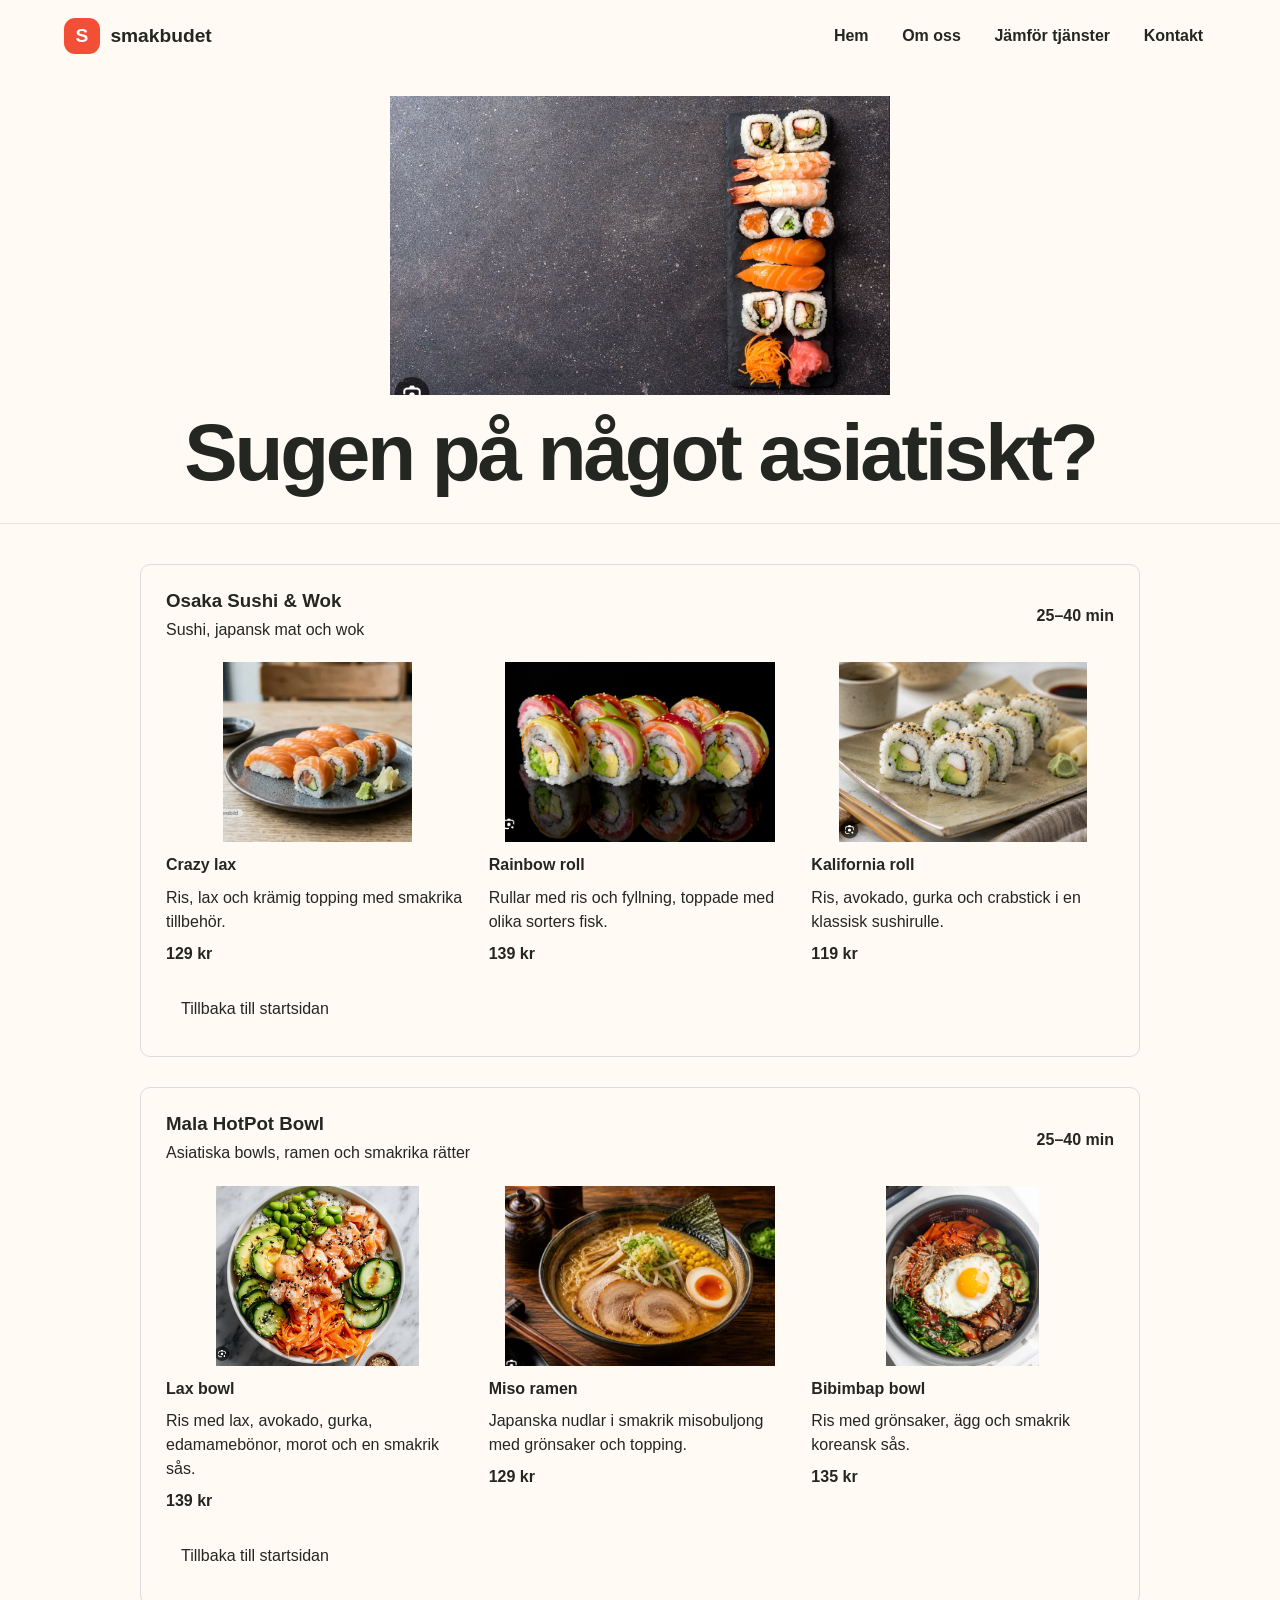
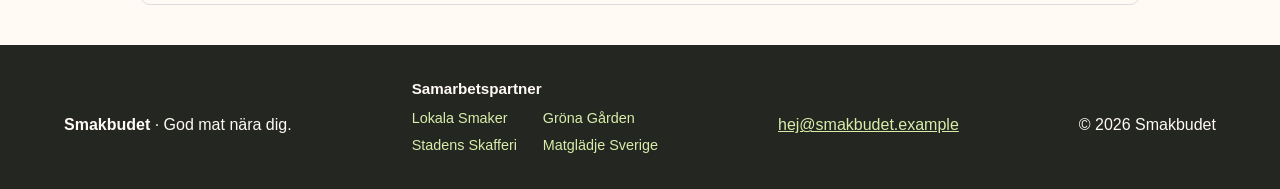
==== commit 51e31b44: "Merge branch 'main' of https://github.com/RON1N-Z7/kurva-sluytuppgift" ====
--- a/asian.html
+++ b/asian.html
@@ -25,7 +25,8 @@
             
             <nav class="site-nav" id="site-navigation" aria-label="Huvudmeny">
                 <a href="index.html">Hem</a>
-                <a href="#om-oss">Om oss</a>
+                <a href="omOss.html">Om oss</a>
+                <a href="jamforelse.html">Jämför tjänster</a>
                 <a href="kontakt.html">Kontakt</a>
             </nav>
         </div>
@@ -145,9 +146,19 @@
 
 </section>
 
+   <!-- Sidfoten samlar företagsnamn och en klickbar e-postadress. -->
     <footer class="site-footer" id="kontakt">
         <div class="container site-footer-inner">
             <p><strong>Smakbudet</strong> · God mat nära dig.</p>
+            <section class="footer-partners" aria-labelledby="partners-title">
+                <h2 id="partners-title">Samarbetspartner</h2>
+                <ul>
+                    <li>Lokala Smaker</li>
+                    <li>Gröna Gården</li>
+                    <li>Stadens Skafferi</li>
+                    <li>Matglädje Sverige</li>
+                </ul>
+            </section>
             <p><a href="mailto:hej@smakbudet.example">hej@smakbudet.example</a></p>
             <p>&copy; 2026 Smakbudet</p>
         </div>
--- a/css/restaurants.css
+++ b/css/restaurants.css
@@ -71,19 +71,6 @@
     margin-inline: auto;
 }
 
-/* Döljer etiketten visuellt men behåller den tillgänglig för skärmläsare. */
-.visually-hidden {
-    position: absolute;
-    width: 1px;
-    height: 1px;
-    padding: 0;
-    margin: -1px;
-    overflow: hidden;
-    clip: rect(0, 0, 0, 0);
-    white-space: nowrap;
-    border: 0;
-}
-
 /* Sidhuvudet ligger överst och får en diskret avdelande kantlinje. */
 .site-header {
     position: relative;
@@ -117,6 +104,11 @@
     margin-bottom: 1rem;
     font-size: clamp(2.6rem, 8vw, 5rem);
     letter-spacing: -0.04em;
+}
+
+h3 {
+    font-family: "Manrope", sans-serif;
+    line-height: 1.15;
 }
 
 .service-banner {
@@ -226,184 +218,6 @@
     background: var(--color-line);
 }
 
-/* Kampanjytan kombinerar matfoto och färgöverlägg så texten förblir läsbar. */
-.hero {
-    padding-block: clamp(3.5rem, 9vw, 7rem);
-    overflow: hidden;
-    background-color: #f6e9d4;
-    background-image: linear-gradient(90deg, rgb(246 233 212 / 96%) 0%, rgb(246 233 212 / 88%) 46%, rgb(246 233 212 / 12%) 100%), url("https://images.unsplash.com/photo-1547592180-85f173990554?auto=format&fit=crop&w=1800&q=85");
-    background-position: center, 70% 52%;
-    background-size: cover;
-    animation: hero-arrive 700ms ease-out both;
-}
-
-/* Begränsar textkolumnen så rubrik och ingress inte blir för breda. */
-.hero-content {
-    max-width: 40rem;
-}
-
-/* Små versala etiketter ger sammanhang före avsnittens större rubriker. */
-.eyebrow {
-    margin: 0 0 0.75rem;
-    color: #4c6a29;
-    font-size: 0.78rem;
-    font-weight: 800;
-    letter-spacing: 0.08em;
-    text-transform: uppercase;
-}
-
-/* Tar bort övre standardmarginal och ger rubriker ett gemensamt typsnitt. */
-h1,
-h2,
-h3,
-p {
-    margin-top: 10;
-}
-
-h1,
-h2,
-h3 {
-    font-family: "Manrope", sans-serif;
-    line-height: 1.15;
-}
-
-/* Huvudrubriken får responsiv storlek och en begränsad radlängd. */
-h1 {
-    max-width: 11ch;
-    margin-bottom: 1rem;
-    font-size: clamp(2.6rem, 8vw, 5rem);
-    letter-spacing: -0.04em;
-}
-
-/* Ingressen under huvudrubriken får lugnare färg och behaglig bredd. */
-.hero-copy {
-    max-width: 34rem;
-    margin-bottom: 1.5rem;
-    color: #45483e;
-    font-size: 1.1rem;
-}
-
-/* Håller sökfält och eventuell åtgärd samlade; på mobil staplas de. */
-.hero-actions {
-    align-items: stretch;
-    flex-direction: column;
-    gap: 0.7rem;
-    max-width: 24rem;
-}
-
-/* Adressformuläret ramar in inmatningsfält och sökknapp som en enhet. */
-.address-form {
-    display: flex;
-    min-width: 0;
-    padding: 0.35rem;
-    border: 1px solid #d6d0c3;
-    border-radius: 0.75rem;
-    background: white;
-}
-
-/* Fältet får växa inom formuläret utan att trycka ut knappen. */
-.address-form input {
-    width: 100%;
-    min-width: 0;
-    padding: 0.55rem;
-    border: 0;
-    background: transparent;
-    color: #242621;
-    font: inherit;
-}
-
-/* Gemensamt utseende för åtgärdsknappen, med tillräcklig höjd och kontrast. */
-.button {
-    display: inline-flex;
-    min-height: 2.9rem;
-    align-items: center;
-    justify-content: center;
-    padding: 0.65rem 1rem;
-    border: 0;
-    border-radius: 0.65rem;
-    background: var(--color-brand);
-    color: white;
-    font: inherit;
-    font-weight: 700;
-    text-decoration: none;
-    transition: background-color 160ms ease, transform 160ms ease;
-    cursor: pointer;
-}
-
-/* En liten rörelse och färgändring ger återkoppling vid pekarinteraktion. */
-.button:hover {
-    transform: translateY(-2px);
-    background: var(--color-brand-dark);
-}
-
-/* Hindrar knappen från att krympa när textfältet får mer plats. */
-.address-form .button {
-    flex: 0 0 auto;
-}
-
-/* Ger innehållssektionerna responsivt vertikalt mellanrum. */
-.section {
-    padding-block: clamp(3rem, 7vw, 5rem);
-}
-
-/* Rubrik och länk ställs mot varandra i sektionens introduktionsrad. */
-.section-heading {
-    align-items: end;
-    justify-content: space-between;
-    gap: var(--space);
-    margin-bottom: 1.5rem;
-}
-
-/* Storlek och mellanrum för rubriker i sektionernas introduktionsrad. */
-.section-heading h2 {
-    margin-bottom: 0.3rem;
-    font-size: clamp(1.7rem, 4vw, 2.5rem);
-    letter-spacing: -0.03em;
-}
-
-/* Beskrivande text i rubrikraden får en dämpad färg. */
-.section-heading p {
-    margin-bottom: 0;
-    color: var(--color-muted);
-}
-
-/* Länken till restaurangförslag får tydlig färg och understrykning. */
-.text-link {
-    flex: 0 0 auto;
-    color: var(--color-brand-dark);
-    font-weight: 700;
-    text-decoration-thickness: 2px;
-    text-underline-offset: 0.2em;
-}
-
-
-/* Inre marginal håller text och metadata borta från kortets kanter. */
-.card-content {
-    padding: 1rem;
-}
-
-/* Restaurangnamnet är kortets tredje rubriknivå. */
-.card-content h3 {
-    margin-bottom: 0.35rem;
-    font-size: 1.15rem;
-}
-
-/* Kökstyp och kategori presenteras som sekundär information. */
-.card-content p {
-    margin-bottom: 0.85rem;
-    color: var(--color-muted);
-    font-size: 0.92rem;
-}
-
-/* Betyg och uppskattad leveranstid placeras i varsin ände av raden. */
-.card-meta {
-    justify-content: space-between;
-    gap: 0.5rem;
-    color: var(--color-muted);
-    font-size: 0.85rem;
-}
-
-
 /* Sektionen */
 .restaurants {
     text-align: center;
@@ -452,10 +266,9 @@
     font-weight: bold;
 }
 
-/* De tre maträtterna bredvid varandra */
 .dishes-container {
     display: flex;
-    flex-direction: row;
+    /* flex-direction: row; */
     gap: 20px;
 }
 
@@ -464,7 +277,7 @@
     flex: 1;
     min-width: 0;
     display: flex;
-    flex-direction: column;
+    flex-direction: column; /*bilden och texten läggs under varandra*/
     gap: 10px;
 }
 
@@ -475,7 +288,6 @@
     object-fit: cover;
     object-fit: contain;
     border-radius: 10px;
-    /* border-radius: 10px; */
 }
 
 .dish img:hover {
@@ -485,7 +297,7 @@
 /* Information om maträtterna */
 .dish-info {
     display: flex;
-    flex-direction: column;
+    flex-direction: column; /*namn, ingr, pris läggs under varandra*/
     gap: 8px;
 }
 
@@ -513,6 +325,12 @@
 
 /* Mobilanpassning */
 @media (max-width: 600px) {
+
+    header h1 {
+        top: 70%;
+        left: 10%;
+    }
+
     .dishes-container {
         flex-direction: column;
     }
@@ -546,6 +364,22 @@
     gap: 0.5rem;
 }
 
+.footer-partners h2 {
+            margin: 0 0 0.4rem;
+            font-size: 0.95rem;
+}
+
+.footer-partners ul {
+    display: grid;
+    grid-template-columns: repeat(2, minmax(0, 1fr));
+    gap: 0.25rem 1rem;
+    margin: 0;
+    padding: 0;
+    list-style: none;
+    color: #d9edaa;
+    font-size: 0.9rem;
+}
+
 /* Tar bort onödigt standardmellanrum under varje rad i sidfoten. */
 .site-footer p {
     margin-bottom: 0;
@@ -558,15 +392,6 @@
 
 /* Mellanstora skärmar får två kortkolumner och mer horisontell layout. */
 @media (min-width: 40rem) {
-    .hero-actions {
-        flex-direction: row;
-        max-width: 34rem;
-    }
-
-    .address-form {
-        flex: 1;
-    }
-
     .site-footer-inner {
         align-items: center;
         flex-direction: row;
@@ -613,25 +438,6 @@
         --color-accent: #a7c95e;
         --color-line: #41463e;
     }
-
-    .hero {
-        background-image: linear-gradient(90deg, rgb(29 33 28 / 96%) 0%, rgb(29 33 28 / 87%) 46%, rgb(29 33 28 / 20%) 100%), url("https://images.unsplash.com/photo-1547592180-85f173990554?auto=format&fit=crop&w=1800&q=85");
-    }
-
-    .hero-copy {
-        color: #e3e2d9;
-    }
-
-    .eyebrow {
-        color: #d2ed9a;
-    }
-
-    .address-form {
-        border-color: #55594f;
-        background: #fff;
-    }
-
-    .text-link,
     .site-footer a {
         color: #d2ed9a;
     }
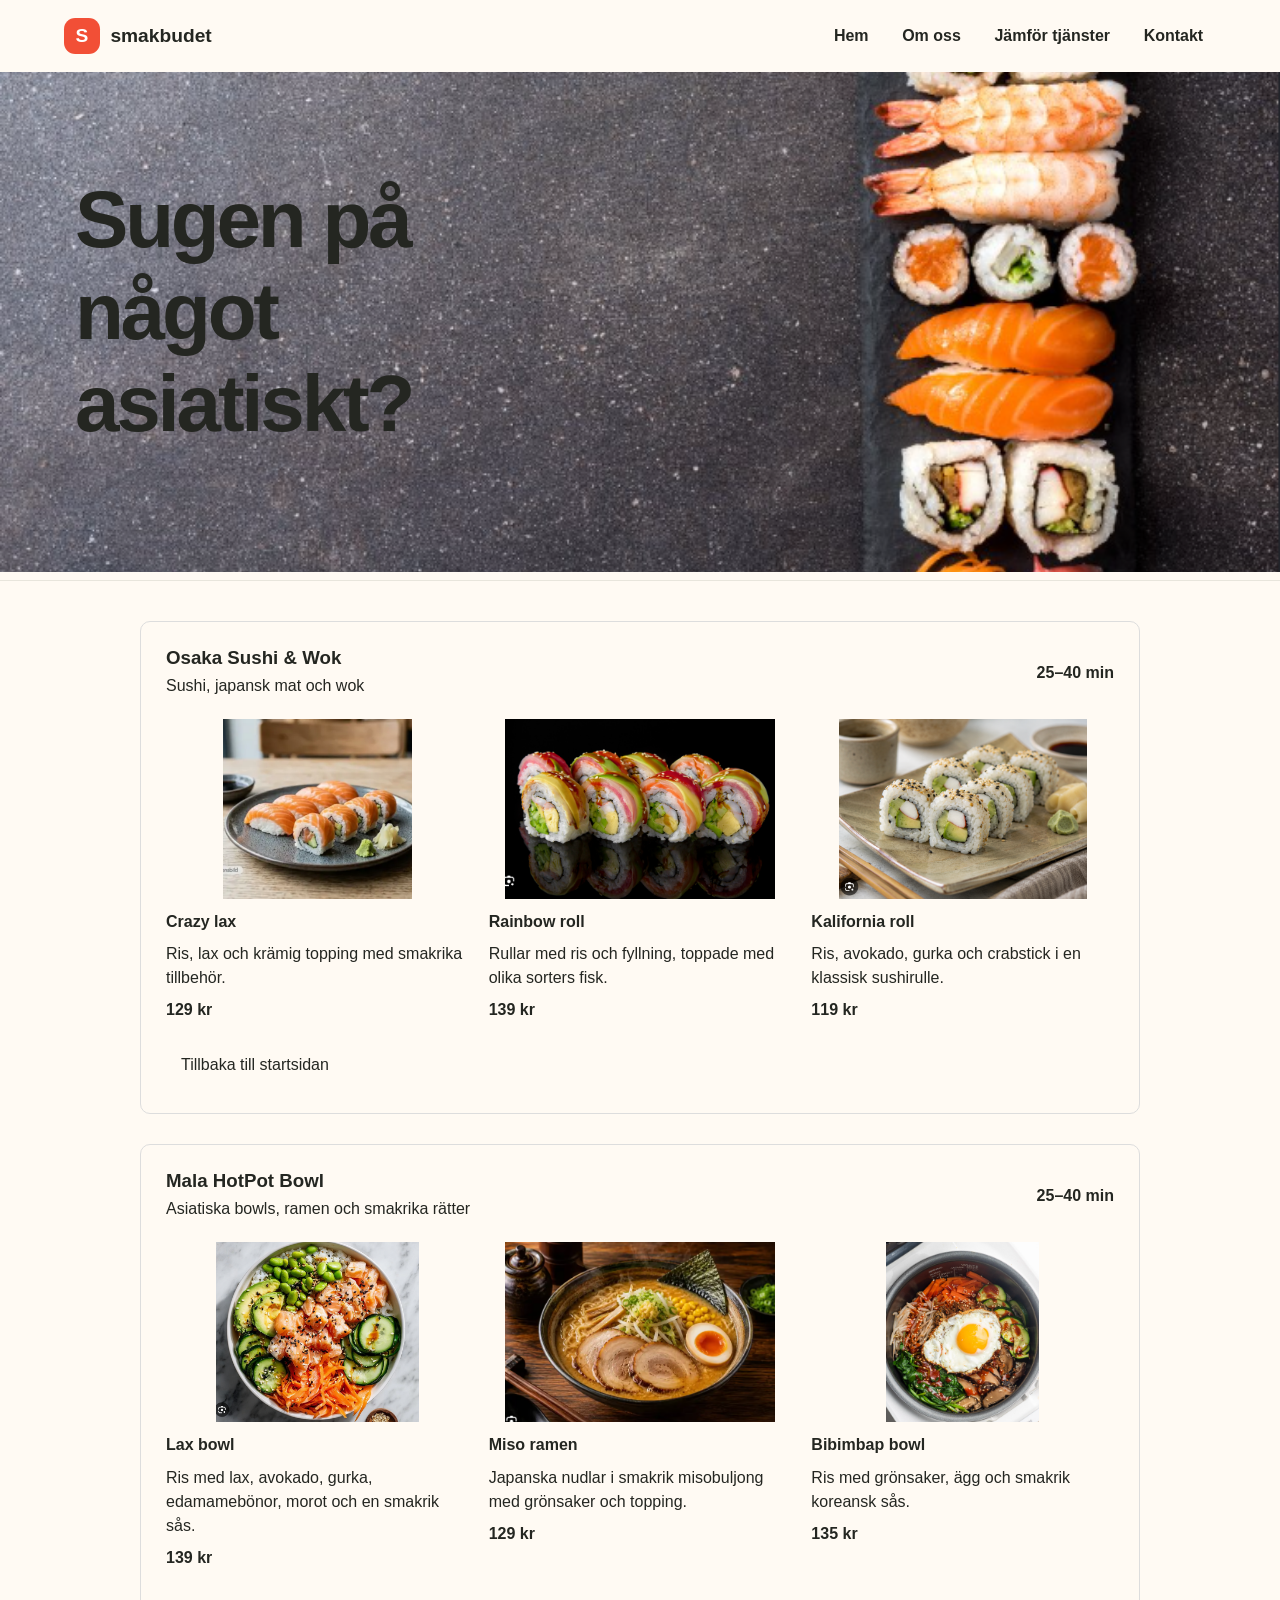
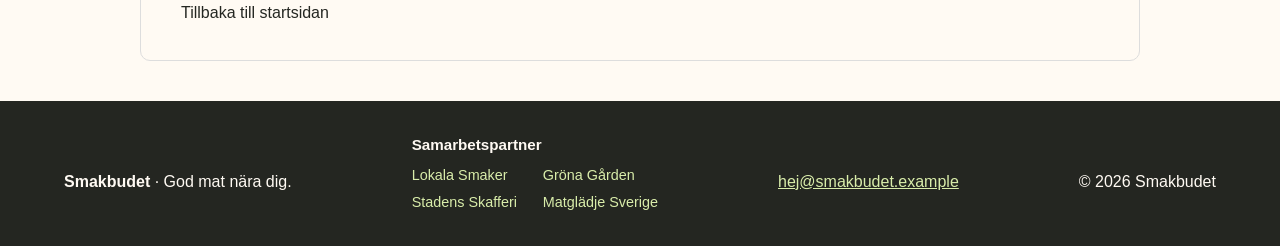
==== commit fd23d235: "center to left titles positionerade tillbaka till vänster på tjänstesidorna." ====
--- a/asian.html
+++ b/asian.html
@@ -31,8 +31,8 @@
             </nav>
         </div>
 
-        <img class="service-banner" src="Images/sushi.png" alt="Asiatiska restauranger" width="500">
-        <h1 class="service-title">Sugen på något asiatiskt?</h1>
+        <img src="Images/sushi.png" alt="Asiatiska restauranger" width="500">
+        <h1>Sugen på något asiatiskt?</h1>
     </header>
 
 
